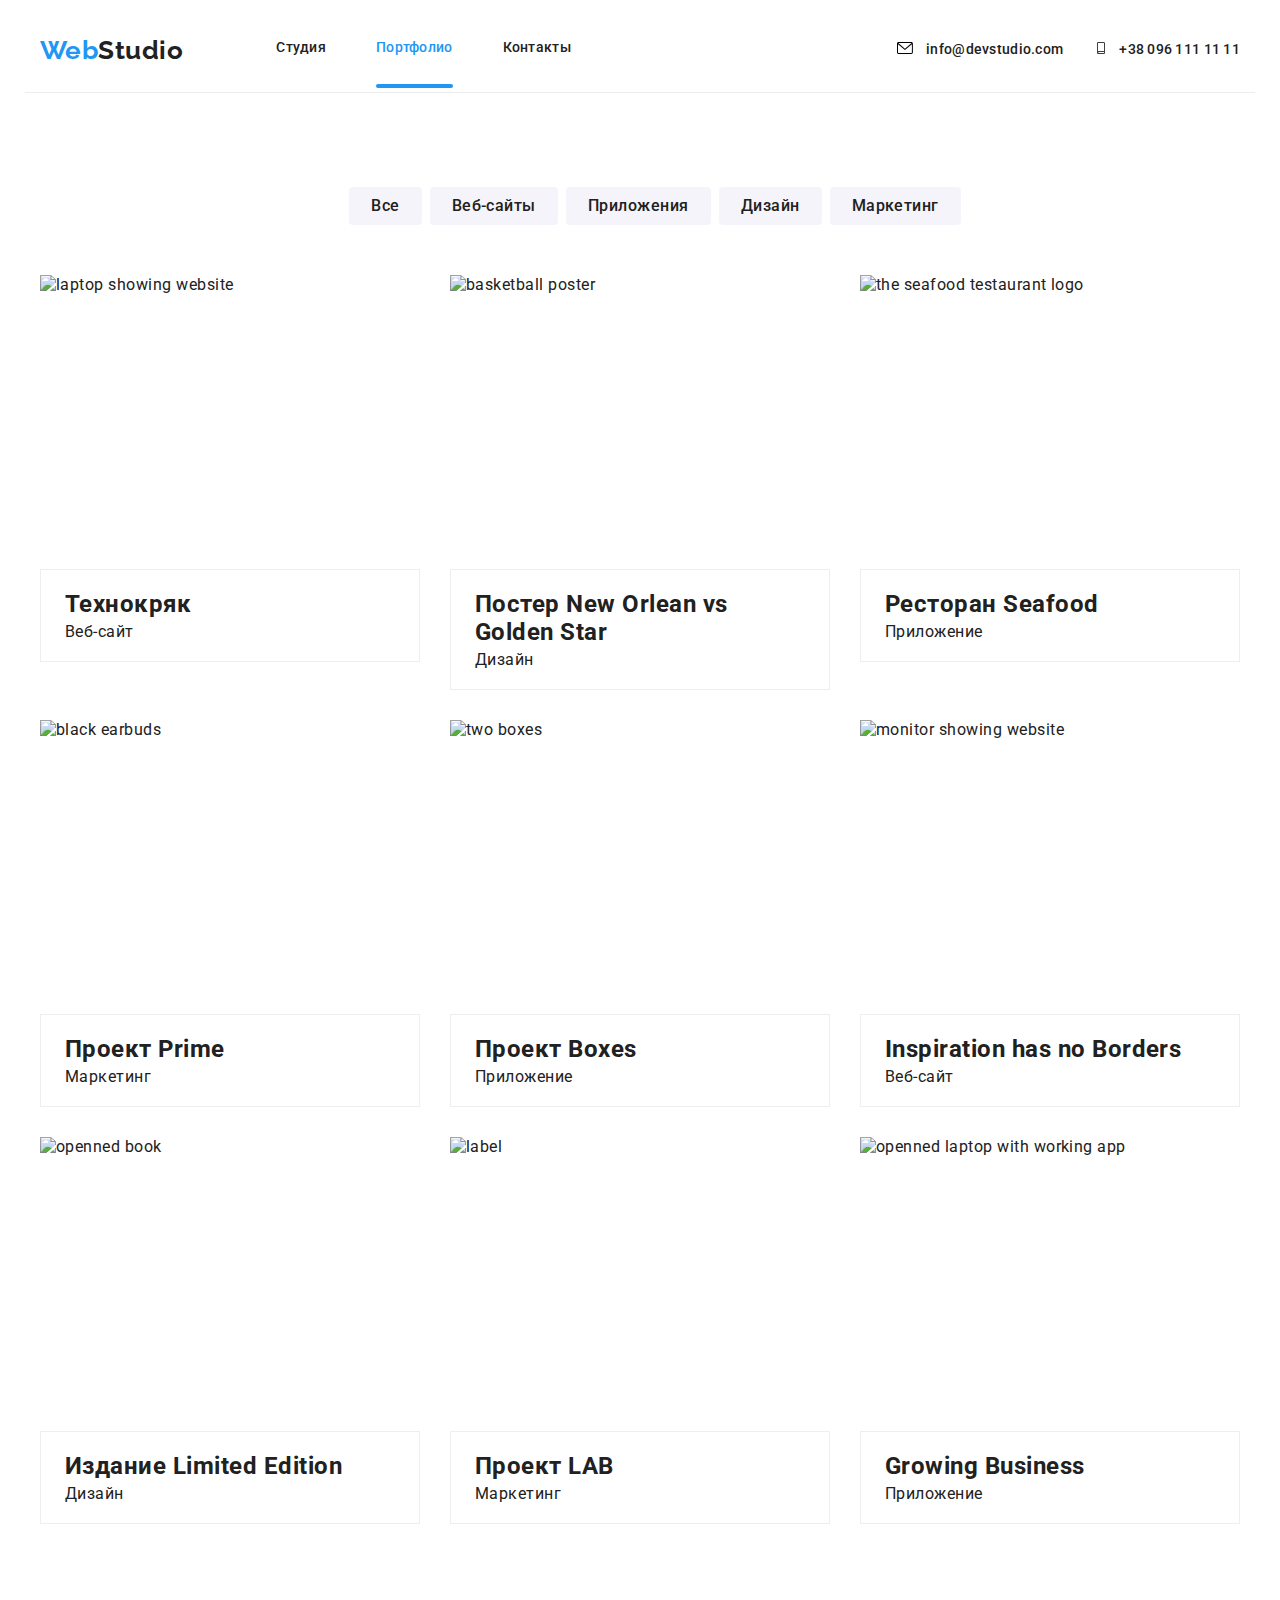
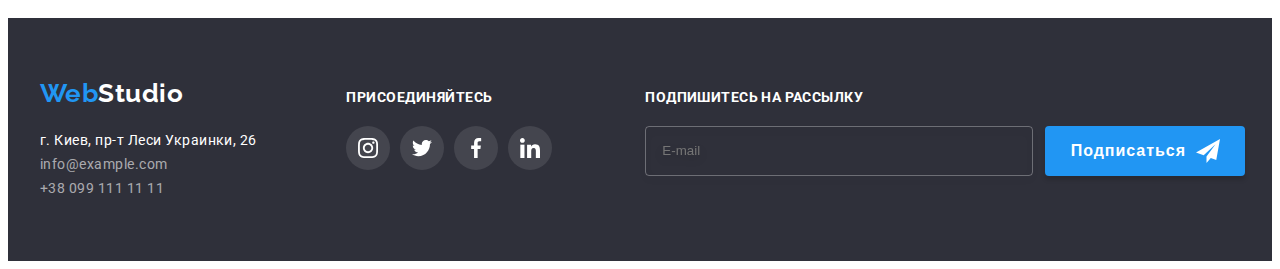
==== portfolio.html @ 9db7c577 "rename(BEM) activities and advantages" ====
<!DOCTYPE html>
<html lang="ru">
<head>
    <meta charset="UTF-8">
    <meta http-equiv="X-UA-Compatible" content="IE=edge">
    <meta name="viewport" content="width=device-width, initial-scale=1.0">
    <title>Студия</title>
    <link rel="preconnect" href="https://fonts.gstatic.com">
    <link href="https://fonts.googleapis.com/css2?family=Raleway:wght@700&family=Roboto:wght@400;500;700;900&display=swap" rel="stylesheet">
    <link rel="stylesheet" href="https://cdnjs.cloudflare.com/ajax/libs/modern-normalize/1.0.0/modern-normalize.min.css" integrity="sha512-ISS7cAi1PEhQ8jnbJpJZMd29NlhNj4AWYyLOSp2CE/CsHxTCu+r+t0D2yoJudVrd0/8fTVPUVDzY5Tvli75u/g==" crossorigin="anonymous" />
    <link rel="stylesheet" href="./css/styles.css">
</head>
<body>
    <!-- ========HEADER======== -->
    <header class="head">
        <div class=" header-container container"> 
          <nav class="navigation">
              <a class= "logo link" href="/"><span class="logo-part">Web</span>Studio</a>
                  <ul class="list-nav list">
                      <li class="list-nav-item"><a class="list-nav-link link" href="./index.html">Студия</a></li>
                      <li class="list-nav-item"><a class="list-nav-link link current" href="#">Портфолио</a></li>
                      <li class="list-nav-item"><a class="list-nav-link link" href="#">Контакты</a></li>
                  </ul>
          </nav>
          <ul class="contacts list">
          <li class="contacts-mail">
              <a class="contacts-link-mail link" href="mailto:info@devstudio.com">
              <svg class="header-icon">
              <use href="./images/icons.svg#icon-envelope"></use>
          </svg> info@devstudio.com
          </a></li>
          <li class="contacts-tel"><a class="contacts-link-tel link" href="tel:+380961111111">
              <svg class="header-icon">
                  <use href="./images/icons.svg#icon-smartphone"></use>
              </svg>+38 096 111 11 11
          </a></li>
          </ul>
        </div>
    </header>  
  <main>
<section class="section">
    <div class="projects-container container">
        <div class="filter container">
            <button class="filter-buttons" type="button">Все</button>
            <button class="filter-buttons" type="button">Веб-сайты</button>
            <button class="filter-buttons" type="button">Приложения</button>
            <button class="filter-buttons" type="button">Дизайн</button>
            <button class="filter-buttons" type="button">Маркетинг</button>
        </div>
            <ul class="all list">
                <li class="projects all-item">
                    <a class="projects-link link" href="#">
                    <div class="projects-image-wrapper">
                        <img src="./images/portfolio/technocrack.jpg" alt="laptop showing website" width="370" height="294">
                        <p class="overlay">Технокряк это современная площадка распространения коронавируса. Компании используют эту платформу для цифрового шпионажа и атак на защищённые сервера конкурентов.</p>
                    </div>
                    <div class="projects-card">
                        <h2 class="projects-title">Технокряк</h2>
                        <p class="projects-description">Веб-сайт</p>    
                    </div>
                    </a>
                </li>
                <li class="projects all-item">
                    <a class="projects-link link" href="#">
                        <div class="projects-image-wrapper">
                            <img src="./images/portfolio/neworlean_vs_goldenstars.jpg" alt="basketball poster" width="370" height="294">
                            <p class="overlay">Lorem, ipsum dolor sit amet consectetur adipisicing elit. Vero, consectetur.</p>
                        </div>
                    <div class="projects-card">
                        <h2 class="projects-title">Постер <span>New Orlean vs Golden Star</span></h2>
                        <p class="projects-description">Дизайн</p>
                    </div>
                    </a>
                </li>
                <li class="projects all-item">
                    <a class="projects-link link" href="#">
                        <div class="projects-image-wrapper">
                            <img src="./images/portfolio/restaurant.jpg" alt="the seafood testaurant logo" width="370" height="294">
                            <p class="overlay">Lorem, ipsum dolor sit amet consectetur adipisicing elit. Vero, consectetur.</p>
                        </div>
                    <div class="projects-card">
                        <h2 class="projects-title">Ресторан <span>Seafood</span></h2>
                        <p class="projects-description">Приложение</p>
                    </div>
                    </a>
                </li>
                <li class="projects all-item">
                    <a class="projects-link link" href="#">
                        <div class="projects-image-wrapper">
                            <img src="./images/portfolio/prime.jpg" alt="black earbuds" width="370" height="294">
                            <p class="overlay">Lorem, ipsum dolor sit amet consectetur adipisicing elit. Vero, consectetur.</p>
                        </div>
                    <div class="projects-card">
                        <h2 class="projects-title">Проект <span>Prime</span></h2>
                        <p class="projects-description">Маркетинг</p>
                        </div>
                        </a>
                </li>
                <li class="projects all-item">
                    <a class="projects-link link" href="#">
                        <div class="projects-image-wrapper">
                            <img src="./images/portfolio/boxes.jpg" alt="two boxes" width="370" height="294">
                            <p class="overlay">Lorem, ipsum dolor sit amet consectetur adipisicing elit. Vero, consectetur.</p>
                        </div>
                    <div class="projects-card">
                        <h2 class="projects-title">Проект <span>Boxes</span></h2>
                        <p class="projects-description">Приложение</p>
                        </div>
                    </a>
                </li>
                <li class="projects all-item">
                    <a class="projects-link link" href="#">
                        <div class="projects-image-wrapper">
                            <img src="./images/portfolio/inspiration_has_no_borders.jpg" alt="monitor showing website" width="370" height="294">
                            <p class="overlay">Lorem, ipsum dolor sit amet consectetur adipisicing elit. Vero, consectetur.</p>
                        </div>
                    <div class="projects-card">
                        <h2 class="projects-title">Inspiration has no Borders</h2>
                        <p class="projects-description">Веб-сайт</p>
                        </div>
                    </a>
                </li>
                <li class="projects all-item">
                    <a class="projects-link link" href="#">
                        <div class="projects-image-wrapper">
                            <img src="./images/portfolio/limited_edition_publishing.jpg" alt="openned book" width="370" height="294">
                            <p class="overlay">Lorem, ipsum dolor sit amet consectetur adipisicing elit. Vero, consectetur.</p>
                        </div>
                    <div class="projects-card">
                        <h2 class="projects-title">Издание <span>Limited Edition</span></h2>
                        <p class="projects-description">Дизайн</p>
                        </div>
                    </a>
                </li>
                <li class="projects all-item">
                    <a class="projects-link link" href="#">
                        <div class="projects-image-wrapper">
                            <img src="./images/portfolio/lab.jpg" alt="label" width="370" height="294">
                            <p class="overlay">Lorem, ipsum dolor sit amet consectetur adipisicing elit. Vero, consectetur.</p>
                        </div>
                    <div class="projects-card">
                        <h2 class="projects-title">Проект <span>LAB</span></h2>
                        <p class="projects-description">Маркетинг</p>
                        </div>
                    </a>
                </li>
                <li class="projects all-item">
                    <a class="projects-link link" href="#">
                        <div class="projects-image-wrapper">
                            <img src="./images/portfolio/growing_business.jpg" alt="openned laptop with working app" width="370" height="294">
                            <p class="overlay">Lorem, ipsum dolor sit amet consectetur adipisicing elit. Vero, consectetur.</p>
                        </div>
                    <div class="projects-card">
                        <h2 class="projects-title">Growing Business</h2>
                        <p class="projects-description">Приложение</p>
                        </div>
                    </a>
                </li>
            </ul>
    </div> 
</section>
  </main>  
  <!-- ========FOOTER======== -->
  <footer class="footer">
    <div class="footer-container container">
        <div class="footer-address">
            <a class="logo link" href="/"><span class="logo-part">Web</span>Studio</a>
        <address >
            <ul class="footer-list list">
            <li class="footer-list-item"><a class="footer-link link" href="https://goo.gl/maps/XbboEhRKCto5ykin6" target="_blank" rel="noopener noreferrer">г. Киев, пр-т Леси Украинки, 26</a></li>
            <li class="footer-list-item"><a class="footer-link-mail link" href="mailto:info@example.com">info@example.com</a></li>
            <li class="footer-list-item"><a class="footer-link-tel link" href="tel:+380991111111">+38 099 111 11 11</a></li>
            </ul>
        </address>
        </div>
        <div class="footer-social-list-container">
            <h2 class="footer-social-list-title">Присоединяйтесь</h2>
            <ul class="footer-social-list list">
                <li class="footer-social-list-item">
                    <a href="" class="footer-social-list-link">
                        <svg class="social-link-icon">
                            <use href="./images/icons.svg#icon-instagram"></use>
                        </svg>
                    </a>
                </li>
                <li class="footer-social-list-item">
                    <a href="" class="footer-social-list-link">
                        <svg class="social-link-icon">
                            <use href="./images/icons.svg#icon-twitter"></use>
                        </svg>
                    </a>
                </li>
                <li class="footer-social-list-item">
                    <a href="" class="footer-social-list-link">
                        <svg class="social-link-icon">
                            <use href="./images/icons.svg#icon-facebook"></use>
                        </svg>
                    </a>
                </li>
                <li class="footer-social-list-item">
                    <a href="" class="footer-social-list-link">
                        <svg class="social-link-icon">
                            <use href="./images/icons.svg#icon-linkedin"></use>
                        </svg>
                    </a>
                </li>
            </ul>
        </div>
        <div class="footer-form-container">
            <p class="footer-form-title">Подпишитесь на рассылку</p>
            <form class="footer-form">
                <label >
                    <input class="footer-form-input" type="email" name="email" placeholder="E-mail">
                </label>
                <button class="footer-form-button" type="submit">
                    <span class="footer-form-button-wrapper">Подписаться</span>
                    <svg class="footer-form-button-icon">
                        <use href="./images/icons.svg#icon-icon-send"></use>
                    </svg>
                </button>
            </form>
        </div>
    </div>
</footer>
</body>
</html>
---- css/styles.css ----
/* ========RESET======== */
h1,
h2,
h3,
h4,
h5,
h6,
p {
  margin-top: 0;
  margin-bottom: 0;
}

ul,
ol {
  margin-top: 0;
  margin-bottom: 0;
  padding-left: 0;
  
}

img {
  display: block;
}
/* ========BODY======== */
body {
    font-family: 'Roboto', sans-serif;
    color: var(--main-text-color);
    letter-spacing: 0.03em;
}
/* ========VARIABLES======== */
:root {
    --brand-color: #2196F3;
    --main-text-color: #212121;
    --additional-text-color: #757575;
    --main-background-color: #FFFFFF;
    --additional-background-color: #F5F4FA;
    --temporary-background-color: #2F303A;
}

/* ========COMPONENTS======== */
.container {
    width: 1200px;
    margin: 0 auto;
    padding: 0px 15px;
}
.link {
    text-decoration: none;
    color: var(--main-text-color);
}
.list {
    list-style: none;
}
.section {
    padding-top: 94px;
    padding-bottom: 94px;
}
.section:not(.activities) {
    padding-top: 94px;
    padding-bottom: 94px;
}
.section-title {
    margin-bottom: 50px;
    font-weight: 700;
    font-size: 36px;
    line-height: 1.16;
    color: var(--main-text-color);
    text-align: center;
}
/* ========END COMPONENTS======== */

/* ========HEADER======== */

.logo {
    font-family: Raleway, sans-serif;
    font-weight: 700;
    font-size: 26px;
    line-height: 1.19;
    color: var(--main-text-color);
    cursor: pointer;

    margin-right: 93px;
}
.logo-part {
    color: var(--brand-color);
}
.navigation{
display: flex;
align-items: center;
}
.list-nav{
    display: flex;
    min-width: 294px;
    padding: 32px 0px;
}
.list-nav-item .current::after {
   content: "";
   display: block;
   width: auto;
   height: 4px;
   border-radius: 2px;
   position: relative;
   top: 28px;
   background-color: var(--brand-color);

}
.list-nav-item:not(:last-child) {
    margin-right: 50px;
}
.list-nav .current {
    color: var(--brand-color);
}
.list-nav,
.contacts {
    font-weight: 500;
    font-size: 14px;
    line-height: 1.14;
    letter-spacing: 0.02em;
}
.list-nav-link {
    transition-property: color;
    transition-duration: 250ms;
    transition-timing-function: cubic-bezier(0.4, 0, 0.2, 1);
}
.list-nav-link:hover,
.list-nav-link:focus {
    color:var(--brand-color);
}
.header-icon{
    width: 16px;
    height: 12px;
    margin-right: 10px;
}
.contacts{
    display: flex;
}
.contacts-mail{
    margin-right: 30px;
}
.contacts-link-mail, .contacts-link-tel {
    transition-property: color, fill;
    transition-duration: 250ms;
    transition-timing-function: cubic-bezier(0.4, 0, 0.2, 1);
}
.contacts-link-mail:hover,   
.contacts-link-mail:focus, 
.header-icon:hover,
.header-icon:focus {
    color:var(--brand-color);
    fill: var(--brand-color);
}
.contacts-link-tel:hover,   
.contacts-link-tel:focus, 
.header-icon:hover,
.header-icon:focus {
    color:var(--brand-color);
    fill: var(--brand-color);
}
.header-container{
    display: flex;
    align-items: center;
    justify-content: space-between;
    border-bottom: 1px solid #ECECEC;
}
/* ========END HEADER======== */

/* ========HERO======== */
.hero-section{
    margin: 0 auto;
    max-width: 1600px;
    height: 600px;
    background-color: #C4C4C4;
    background-image: linear-gradient(
        rgba(47, 48, 58, 0.4),
        rgba(47, 48, 58, 0.4)
    ),
    url("../images/Img-hero.jpg");
    background-size: cover;
}
.hero-title {
    font-weight: 900;
    font-size: 44px;
    line-height: 1.36;
    letter-spacing: 0.06em;
    text-transform: uppercase;
    color: var(--main-background-color);
    margin-bottom: 30px;
}
.hero-button {
    font-weight: 700;
    font-size: 16px;
    line-height: 1.87;
    text-align: center;
    letter-spacing: 0.06em;
    background: var(--brand-color);
    box-shadow: 0px 4px 4px rgba(0, 0, 0, 0.15);
    border: 1px solid;
    border-color: var(--brand-color);
    border-radius: 4px;
    padding: 10px 32px;
    color: var(--main-background-color);
    cursor: pointer;
}
.hero-container {
    text-align: center;
    padding-top: 200px;
    padding-bottom: 200px;
}
/* ========END HERO======== */

/* ========ADVANTAGES======== */
.visually-hidden {
    position: absolute;
    width: 1px;
    height: 1px;
    margin: -1px;
    border: 0;
    padding: 0;
    
    white-space: nowrap;
    clip-path: inset(100%);
    clip: rect(0 0 0 0);
    overflow: hidden;
  }
.advantages-list-container {
    display: flex;
    width: 270px;
    height: 120px;
    justify-content: center;
    align-items: center;
    margin-bottom: 30px;
    background-color: #F5F4FA;
    border-radius: 4px;
}
.advantages-icon {
    width: 70px;
    height: 70px;
}
.advantages-title {
    font-weight: 700;
    font-size: 14px;
    line-height: 1.14;
    text-transform: uppercase;
    margin-bottom: 10px;
    color: var(--main-text-color);
}
.advantages-content {
    font-size: 14px;
    line-height: 1.71;
    color: var(--additional-text-color);
}
.advantages-list {
    display: flex;
}
.advantages-list-item:not(:last-child) {
    margin-right: 30px;
}
/* ======== END ADVANTAGES======== */

/* ========ACTIVITIES======== */
.activities {
    padding-top: 0px;
    padding-bottom: 94px;
}
.activities-list {
    display: flex;
    justify-content: space-between;
    margin-top: 50px;
}
.activities-list-item {
    position: relative;
}
.activities-list-title {
    text-align: center;
    text-transform: uppercase;
    padding-top: 27px;
    padding-bottom: 27px;
    font-weight: 700;
    font-size: 14px;
    line-height: 1.17;
    letter-spacing: 0.03em;

    position: absolute;
    bottom: 0px;
    left: 0px;
    right: 0px;

    background-color: rgba(47, 48, 58, 0.8);
    color: var(--main-background-color);
}
/* ========END ACTIVITIES======== */

/* ========TEAM======== */
.team {
    background-color: var(--additional-background-color);
}
.team-list {
    display: flex;
    flex-wrap: wrap;
    margin-top: -30px;
    margin-left: -30px;
}
.team-list-item {
    margin-top: 30px;
    margin-left: 30px;
    flex-basis: calc((100% - 120px) / 4);
    box-shadow: 0px 1px 3px rgba(0, 0, 0, 0.12), 0px 1px 1px rgba(0, 0, 0, 0.14), 0px 2px 1px rgba(0, 0, 0, 0.2);
    border-radius: 0px 0px 4px 4px;
}
.team-card {
    text-align: center;
    padding-left: 32px;
    padding-right: 32px;
    background-color: var(--main-background-color);
}
.team-title {
    font-weight: 500;
    font-size: 16px;
    line-height: 1.19;
    color: var(--main-text-color);
    padding-top: 30px;
    margin-bottom: 10px;
}
.team-description {
    font-size: 16px;
    line-height: 1.19;
    color: var(--additional-text-color);
    margin-bottom: 16px;
}
.team-social-list {
    display: flex;
    justify-content: space-between;
    padding-bottom: 30px;
}
.team-social-list-link {
    display: flex;
    justify-content: center;
    align-items: center;
    width: 44px;
    height: 44px;
    background-color: transparent;
    border-radius: 50%;

    transition-property: background-color;
    transition-duration: 250ms;
    transition-timing-function: cubic-bezier(0.4, 0, 0.2, 1);
}
.team-social-list-link:hover,
.team-social-list-link:focus {
    background-color: var(--brand-color);
}
.team-social-list-link:hover .team-social-list-icon,
.team-social-list-link:focus .team-social-list-icon{
    fill: var(--main-background-color);
}
.team-social-list-icon {
    width: 20px;
    height: 20px;
    fill: #AFB1B8;

    transition-property: fill;
    transition-duration: 250ms;
    transition-timing-function: cubic-bezier(0.4, 0, 0.2, 1);    
}

/* ========END TEAM======== */

/* ========CUSTOMERS======== */
.customers-list {
    display: flex;
    justify-content: space-between;
}
.customers-list-link {
    display: flex;
    width: 170px;
    height: 92px;
    justify-content: center;
    align-items: center;
    border: 1px solid #AFB1B8;
    border-radius: 4px;

    transition-property: border;
    transition-duration: 250ms;
    transition-timing-function: cubic-bezier(0.4, 0, 0.2, 1);
}
.customers-list-link:hover,
.customers-list-link:focus {
    border: 1px solid var(--brand-color);
}
.customers-list-link:hover .customers-icon,
.customers-list-link:focus .customers-icon {
    fill: var(--brand-color);
}
.customers-icon {
    width: 106px;
    height: 60px;
    fill: #AFB1B8;

    transition-property: fill;
    transition-duration: 250ms;
    transition-timing-function: cubic-bezier(0.4, 0, 0.2, 1);
}
/* ========END CUSTOMERS======== */

/* ========PORTFOLIO======== */
.filter {
    display: flex;
    justify-content: center;
    margin-bottom: 50px;
}
.filter-buttons {
    font-family: inherit;
    font-style: normal;
    font-weight: 500;
    font-size: 16px;
    line-height: 1.62;
    text-align: center;
    letter-spacing: 0.03em;
    background-color: var(--additional-background-color);
    color: var(--main-text-color);
    padding: 6px 22px;
    border-radius: 4px;
    border: 1px transparent;

    transition-property: background-color, color, box-shadow, border-radius;
    transition-duration: 250ms;
    transition-timing-function: cubic-bezier(0.4, 0, 0.2, 1);
}
.filter-buttons:not(:last-child) {
    margin-right: 8px;
}
.filter-buttons:hover,
.filter-buttons:focus { 
    background-color: var(--brand-color);
    color:var(--main-background-color); 
    box-shadow: 0px 3px 1px rgba(0, 0, 0, 0.1), 0px 1px 2px rgba(0, 0, 0, 0.08), 0px 2px 2px rgba(0, 0, 0, 0.12);
    border-radius: 4px;
}
.projects {
    transition-property: box-shadow;
    transition-duration: 250ms;
    transition-timing-function: cubic-bezier(0.4, 0, 0.2, 1);
}
.projects-image-wrapper {
    position: relative;
    overflow: hidden;
}
.projects:hover,
.projects:focus {
    box-shadow: 0px 1px 1px rgba(0, 0, 0, 0.12), 0px 4px 4px rgba(0, 0, 0, 0.06), 1px 4px 6px rgba(0, 0, 0, 0.16);
}
.projects-link:hover .overlay,
.projects-link:focus .overlay {
    transform: translateY(0%);
}
.projects-card {
    padding: 20px 24px;
    background: var(--main-background-color);
    border: 1px solid #EEEEEE;
}
.projects-title {
    margin-bottom: 4px;
}
.all {
    display: flex;
    flex-wrap: wrap;
    margin-top: -30px;
    margin-left: -30px;
}
.all-item {
    margin-top: 30px;
    margin-left: 30px;
    flex-basis: calc((100% - 90px) / 3);
}
.overlay {
    display: flex;
    justify-content: center;
    align-items: center;
    padding: 24px;
    color: var(--main-background-color);
    position: absolute;
    width: 100%;
    height: 100%;
    top: 0;
    left: 0;
    transform: translateY(100%);
    overflow: auto;
    transition-property: transform;
    transition-duration: 250ms;
    transition-timing-function: cubic-bezier(0.4, 0, 0.2, 1);
    background-color: rgba(33, 150, 243, 0.9);
}

/* ========END PORTFOLIO======== */

/* ========FOOTER======== */
.footer-address {
    margin-right: 70px;
}
.footer .logo {
    color: var(--main-background-color);
}
.footer-list {
    margin-top: 20px;
}
.footer-link {
    color: var(--main-background-color);
    font-size: 14px;
    font-style: normal;
    line-height: 1.71;

    transition-property: color;
    transition-duration: 250ms;
    transition-timing-function: cubic-bezier(0.4, 0, 0.2, 1);
}
.footer-link:hover,
.footer-link:focus {
    color:var(--brand-color);
}
.footer-link-mail,
.footer-link-tel {
    font-style: normal;
    font-size: 14px;
    line-height: 1.71;
    color: rgba(255, 255, 255, 0.6);
}
.footer {
    background-color: var(--temporary-background-color);
}
.footer-container {
    display: flex;
    align-items: baseline;
    padding-top: 60px;
    padding-bottom: 60px;
}
.footer-social-list-container {
    width: 206px;
    height: 80px;
}
.footer-social-list-title {
    font-style: normal;
    font-weight: 700;
    font-size: 14px;
    line-height: 1.14;
    text-transform: uppercase;
    margin-bottom: 20px;
    color: #FFFFFF;

}
.footer-social-list {
    display: flex;
    justify-content: space-between;
}
.footer-social-list-link {
    display: flex;
    justify-content: center;
    align-items: center;
    width: 44px;
    height: 44px;
    border-radius: 50%;
    background-color: rgba(255, 255, 255, 0.1);
    
    transition-property: background-color;
    transition-duration: 250ms;
    transition-timing-function: cubic-bezier(0.4, 0, 0.2, 1);
}
.footer-social-list-item:not(:last-child) {
    margin-right: 10px;
}
.social-link-icon {
    width: 20px;
    height: 20px;
    fill: var(--main-background-color);
}
.footer-social-list-link:hover,
.footer-social-list-link:focus {
    background-color: var(--brand-color);
}
.footer-social-list-link:hover .social-link-icon,
.footer-social-list-link:focus .social-link-icon {
    fill: var(--main-background-color);
}
.footer-form-container {
    margin-left: 93px;
    /* width: 570px; */
}
.footer-form-title {
    margin-bottom: 20px;
    font-weight: 700;
    font-size: 14px;
    line-height: 1.14;
    letter-spacing: 0.03em;
    text-transform: uppercase;

    color: #FFFFFF;
}
.footer-form {
    display: flex;

}
.footer-form-input {
    width: 388px;
    height: 50px;
    margin-right: 12px;
    padding-left: 16px;
    border: 1px solid rgba(255, 255, 255, 0.3);
    box-sizing: border-box;
    filter: drop-shadow(0px 4px 4px rgba(0, 0, 0, 0.15));
    border-radius: 4px;

    color: var(--main-background-color);
    background-color: transparent;
}
.footer-form-button {
    display: flex;
    justify-content: center;
    align-items: center;
    width: 200px;
    height: 50px;
    box-shadow: 0px 4px 4px rgba(0, 0, 0, 0.15);
    border-radius: 4px;
    border: transparent;
    cursor: pointer;

    background-color: var(--brand-color);
    background: #2196F3;
}
.footer-form-button-wrapper {
    margin-right: 10px;
    font-weight: 700;
    font-size: 16px;
    line-height: 1.87;
    letter-spacing: 0.06em;

    color: var(--main-background-color);
}
.footer-form-button-icon {
    width: 24px;
    height: 24px;
    fill: var(--main-background-color);
}
/* ========END FOOTER======== */

/* ========MODAL WINDOW======== */
.backdrop {
    position: fixed;
    top: 0;
    left: 0;
    width: 100vw;
    height: 100vh;
    z-index: 100;

    background-color: rgba(0, 0, 0, 0.2);

    transition-property: opacity, visibility;
    transition-duration: 250ms;
    transition-timing-function: cubic-bezier(0.4, 0, 0.2, 1);

}
.modal {
    position: absolute;
    top: 50%;
    left: 50%;
    transform: scale(1) translate(-50%, -50%);
    width: 528px;
    height: 581px;
    padding-left: 40px;
    padding-right: 40px;

    background-color: var(--main-background-color);
    box-shadow: 0px 1px 3px rgba(0, 0, 0, 0.12), 0px 1px 1px rgba(0, 0, 0, 0.14), 0px 2px 1px rgba(0, 0, 0, 0.2);
    border-radius: 4px;
    transition: transform 250ms cubic-bezier(0.4, 0, 0.2, 1);
}
.modal-close-btn {
    display: flex;
    justify-content: center;
    align-items: center;
    position: absolute;
    padding: 0px;
    top: 8px;
    right: 8px;
    width: 30px;
    height: 30px;
    background-color: #FFFFFF;
    border: 1px solid rgba(0, 0, 0, 0.1);
    border-radius: 50%;
}
.modal-close-btn-icon {
    width: 18px;
    height: 18px;

}
.modal-close-btn-icon:hover {
    fill: var(--brand-color);
}
.is-hidden {
    opacity: 0;
    visibility: hidden;
    pointer-events: none;
}
.is-hidden .modal {
    transform: scale(0);
}
/* ========END MODAL WINDOW======== */

/* ========FORM======== */
.form {
    display: flex;
    flex-direction: column;
}
.form p {
    font-family: Roboto;
    font-style: normal;
    font-weight: bold;
    font-size: 20px;
    line-height: 1.15;
    text-align: center;
    letter-spacing: 0.03em;
    margin: 40px 0px 12px 0px;

    color: var(--main-text-color);

}
.form-label {
    font-family: Roboto;
    font-style: normal;
    font-weight: 400;
    font-size: 12px;
    line-height: 1.16;
    margin: 0px 0px 10px 0px;
    letter-spacing: 0.01em;

    color: var(--additional-text-color);
}
.modal-form-wrapper {
    position: relative;
    display: block;
    margin-top: 4px;
}

.modal-form-icon {
    position: absolute;
    left: 12px;
    top: 50%;
    transform: translateY(-50%);
    width: 18px;
    height: 18px;

}
.modal-checkbox {
    display: flex;
    justify-content: center;
    margin-top: 10px;
    margin-bottom: 30px;
    font-size: 14px;
    line-height: 1.71;
    letter-spacing: 0.03em;

    color: var(--additional-text-color);
}
.modal-form-checkbox-wrapper {
    position: relative;
    padding-left: 24px;
    cursor: pointer;

}
.modal-form-unchecked-checkbox,
.modal-form-checked-checkbox {
    position: absolute;
    left: 0;
    top: 50%;
    transform: translateY(-50%);
    width: 16px;
    height: 15px;
}
.modal-form-checked-checkbox {
    opacity: 0;
}
.form-input {
    display: block;
    padding-left: 42px;
    width: 100%;
    height: 40px;
    border: 1px solid rgba(33, 33, 33, 0.2);
    border-radius: 4px;
}
.form-input-message {
    resize: none;
    width: 100%;
    height: 120px;
    padding: 12px 16px;
}
.form-input-message:focus {
    border: 1px solid var(--brand-color);
    border-radius: 4px;
    outline: none;
}
.form-link {
    color: var(--brand-color);
}
.form-input:focus {
    border: 1px solid var(--brand-color);
    border-radius: 4px;
    outline: none;
}
.form-checkbox-input:focus + .modal-form-unchecked-checkbox{
    fill: var(--brand-color);
    outline: none;
}
.form-checkbox-input:checked ~ .modal-form-checked-checkbox {
opacity: 1;
}
.submit-button {
    width: 200px;
    height: 50px;
    margin:0 auto 40px;
    font-weight: 700;
    font-size: 16px;
    line-height: 1.87;
    border: 1px solid transparent;
    border-radius: 4px;
    cursor: pointer;

    letter-spacing: 0.06em;

    color: #FFFFFF;
    background: var(--brand-color);
    box-shadow: 0px 4px 4px rgba(0, 0, 0, 0.15);
}

/* ========END FORM======== */
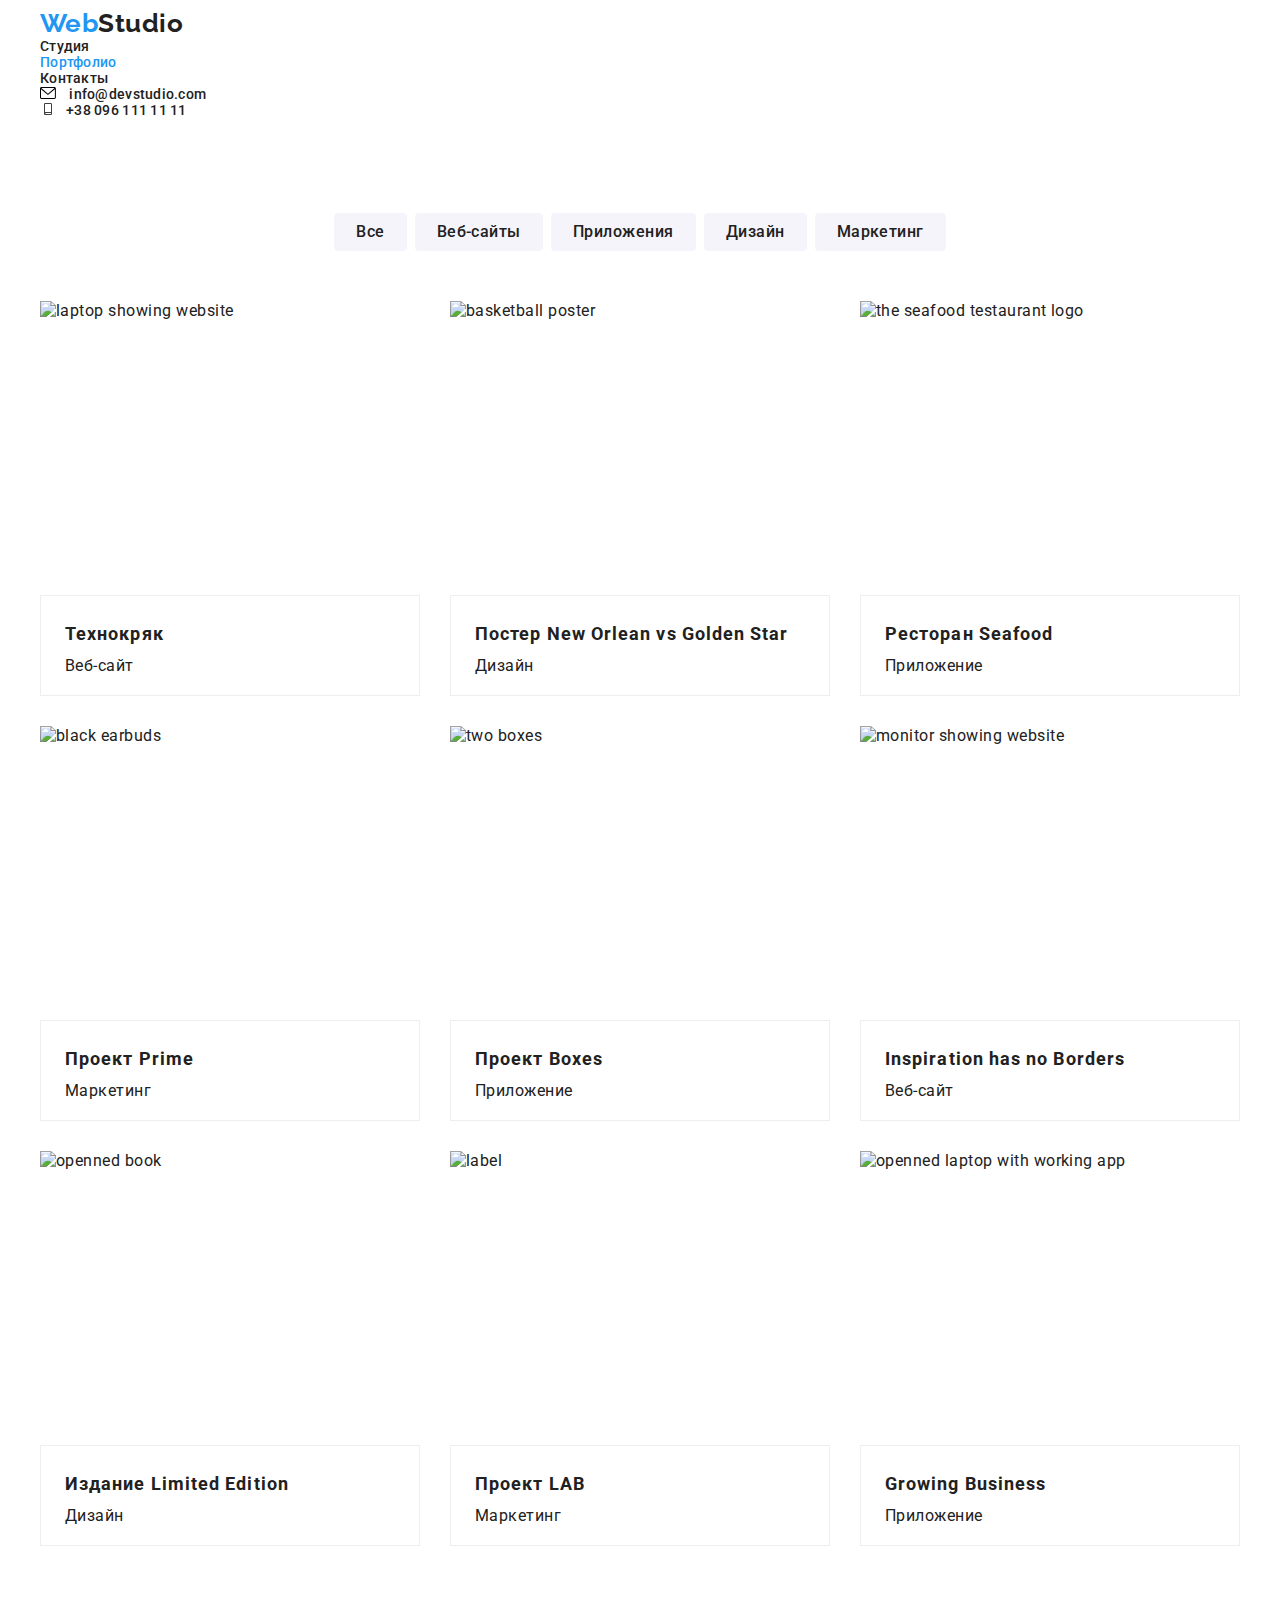
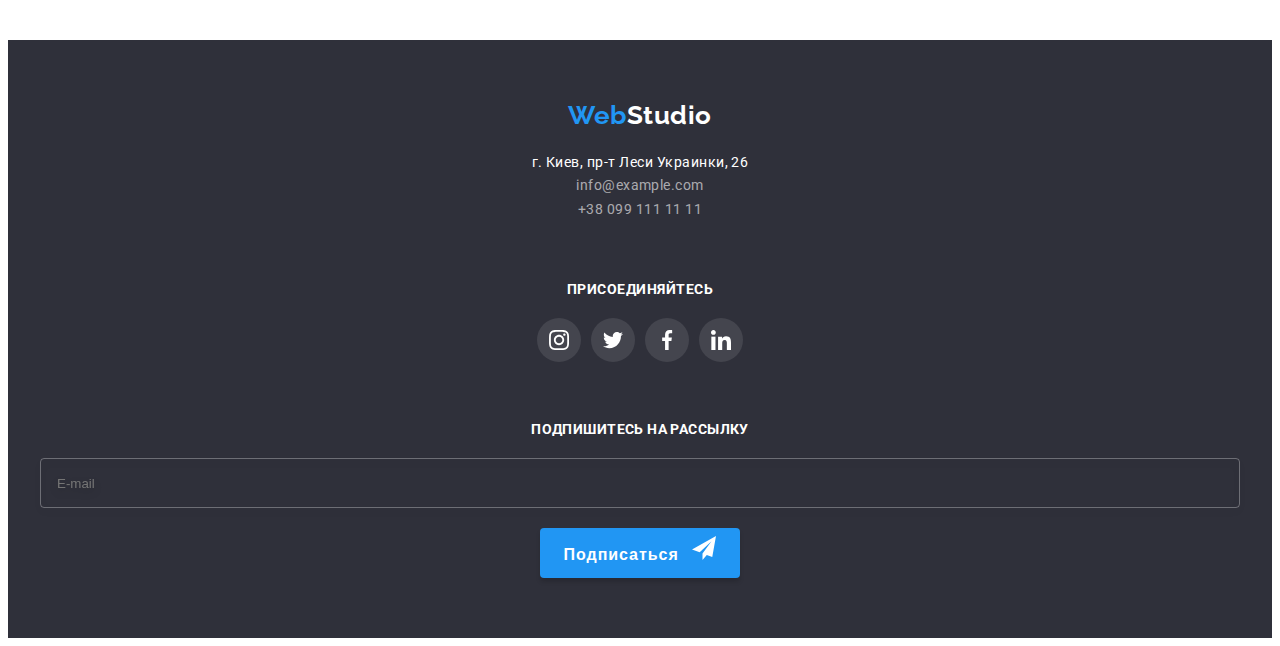
==== commit 054add56: "сделал респонсив мобильного вида(без изображений)" ====
--- a/portfolio.html
+++ b/portfolio.html
@@ -1,36 +1,36 @@
 <!DOCTYPE html>
 <html lang="ru">
-<head>
-    <meta charset="UTF-8">
-    <meta http-equiv="X-UA-Compatible" content="IE=edge">
-    <meta name="viewport" content="width=device-width, initial-scale=1.0">
-    <title>Студия</title>
-    <link rel="preconnect" href="https://fonts.gstatic.com">
-    <link href="https://fonts.googleapis.com/css2?family=Raleway:wght@700&family=Roboto:wght@400;500;700;900&display=swap" rel="stylesheet">
-    <link rel="stylesheet" href="https://cdnjs.cloudflare.com/ajax/libs/modern-normalize/1.0.0/modern-normalize.min.css" integrity="sha512-ISS7cAi1PEhQ8jnbJpJZMd29NlhNj4AWYyLOSp2CE/CsHxTCu+r+t0D2yoJudVrd0/8fTVPUVDzY5Tvli75u/g==" crossorigin="anonymous" />
-    <link rel="stylesheet" href="./css/styles.css">
-</head>
+    <head>
+        <meta charset="UTF-8">
+        <meta http-equiv="X-UA-Compatible" content="IE=edge">
+        <meta name="viewport" content="width=device-width, initial-scale=1.0">
+        <title>Студия</title>
+        <link rel="preconnect" href="https://fonts.gstatic.com">
+        <link href="https://fonts.googleapis.com/css2?family=Raleway:wght@700&family=Roboto:wght@400;500;700;900&display=swap" rel="stylesheet">
+        <link rel="stylesheet" href="https://cdnjs.cloudflare.com/ajax/libs/modern-normalize/1.0.0/modern-normalize.min.css" integrity="sha512-ISS7cAi1PEhQ8jnbJpJZMd29NlhNj4AWYyLOSp2CE/CsHxTCu+r+t0D2yoJudVrd0/8fTVPUVDzY5Tvli75u/g==" crossorigin="anonymous" />
+        <link rel="stylesheet" href="./css/main.css">
+    </head>
 <body>
     <!-- ========HEADER======== -->
     <header class="head">
         <div class=" header-container container"> 
           <nav class="navigation">
-              <a class= "logo link" href="/"><span class="logo-part">Web</span>Studio</a>
-                  <ul class="list-nav list">
-                      <li class="list-nav-item"><a class="list-nav-link link" href="./index.html">Студия</a></li>
-                      <li class="list-nav-item"><a class="list-nav-link link current" href="#">Портфолио</a></li>
-                      <li class="list-nav-item"><a class="list-nav-link link" href="#">Контакты</a></li>
+              <a class= "logo link" href="/"><span class="logo__part">Web</span>Studio</a>
+                  <ul class="navigation__list list">
+                      <li class="navigation__item"><a class="navigation__link link" href="./index.html">Студия</a></li>
+                      <li class="navigation__item"><a class="navigation__link navigation__link--current link" href="#">Портфолио</a></li>
+                      <li class="navigation__item"><a class="navigation__link link" href="#">Контакты</a></li>
                   </ul>
           </nav>
           <ul class="contacts list">
-          <li class="contacts-mail">
-              <a class="contacts-link-mail link" href="mailto:info@devstudio.com">
-              <svg class="header-icon">
+          <li class="contacts__mail">
+              <a class="contacts__mail-link link" href="mailto:info@devstudio.com">
+              <svg class="contacts__icon">
               <use href="./images/icons.svg#icon-envelope"></use>
           </svg> info@devstudio.com
           </a></li>
-          <li class="contacts-tel"><a class="contacts-link-tel link" href="tel:+380961111111">
-              <svg class="header-icon">
+          <li class="contacts__tel"><a class="contacts__tel-link link" href="tel:+380961111111">
+              <svg class="contacts__icon">
                   <use href="./images/icons.svg#icon-smartphone"></use>
               </svg>+38 096 111 11 11
           </a></li>
@@ -39,8 +39,8 @@
     </header>  
   <main>
 <section class="section">
-    <div class="projects-container container">
-        <div class="filter container">
+    <div class="container">
+        <div class="filter">
             <button class="filter-buttons" type="button">Все</button>
             <button class="filter-buttons" type="button">Веб-сайты</button>
             <button class="filter-buttons" type="button">Приложения</button>
@@ -162,59 +162,59 @@
   </main>  
   <!-- ========FOOTER======== -->
   <footer class="footer">
-    <div class="footer-container container">
-        <div class="footer-address">
-            <a class="logo link" href="/"><span class="logo-part">Web</span>Studio</a>
+    <div class="footer__container container">
+        <div class="footer__address">
+            <a class="logo footer__logo link" href="/"><span class="logo__part">Web</span>Studio</a>
         <address >
-            <ul class="footer-list list">
-            <li class="footer-list-item"><a class="footer-link link" href="https://goo.gl/maps/XbboEhRKCto5ykin6" target="_blank" rel="noopener noreferrer">г. Киев, пр-т Леси Украинки, 26</a></li>
-            <li class="footer-list-item"><a class="footer-link-mail link" href="mailto:info@example.com">info@example.com</a></li>
-            <li class="footer-list-item"><a class="footer-link-tel link" href="tel:+380991111111">+38 099 111 11 11</a></li>
+            <ul class="footer__list list">
+            <li><a class="footer__link link" href="https://goo.gl/maps/XbboEhRKCto5ykin6" target="_blank" rel="noopener noreferrer">г. Киев, пр-т Леси Украинки, 26</a></li>
+            <li><a class="footer__link-mail link" href="mailto:info@example.com">info@example.com</a></li>
+            <li><a class="footer__link-tel link" href="tel:+380991111111">+38 099 111 11 11</a></li>
             </ul>
         </address>
         </div>
-        <div class="footer-social-list-container">
-            <h2 class="footer-social-list-title">Присоединяйтесь</h2>
-            <ul class="footer-social-list list">
-                <li class="footer-social-list-item">
-                    <a href="" class="footer-social-list-link">
-                        <svg class="social-link-icon">
+        <div class="footer__social-list-container">
+            <h2 class="footer__social-list-title">Присоединяйтесь</h2>
+            <ul class="footer__social-list list">
+                <li class="footer__social-list-item">
+                    <a href="" class="footer__social-list-link">
+                        <svg class="footer__social-link-icon">
                             <use href="./images/icons.svg#icon-instagram"></use>
                         </svg>
                     </a>
                 </li>
-                <li class="footer-social-list-item">
-                    <a href="" class="footer-social-list-link">
-                        <svg class="social-link-icon">
+                <li class="footer__social-list-item">
+                    <a href="" class="footer__social-list-link">
+                        <svg class="footer__social-link-icon">
                             <use href="./images/icons.svg#icon-twitter"></use>
                         </svg>
                     </a>
                 </li>
-                <li class="footer-social-list-item">
-                    <a href="" class="footer-social-list-link">
-                        <svg class="social-link-icon">
+                <li class="footer__social-list-item">
+                    <a href="" class="footer__social-list-link">
+                        <svg class="footer__social-link-icon">
                             <use href="./images/icons.svg#icon-facebook"></use>
                         </svg>
                     </a>
                 </li>
-                <li class="footer-social-list-item">
-                    <a href="" class="footer-social-list-link">
-                        <svg class="social-link-icon">
+                <li class="footer__social-list-item">
+                    <a href="" class="footer__social-list-link">
+                        <svg class="footer__social-link-icon">
                             <use href="./images/icons.svg#icon-linkedin"></use>
                         </svg>
                     </a>
                 </li>
             </ul>
         </div>
-        <div class="footer-form-container">
-            <p class="footer-form-title">Подпишитесь на рассылку</p>
-            <form class="footer-form">
+        <div class="footer__form-container">
+            <p class="footer__form-title">Подпишитесь на рассылку</p>
+            <form class="footer__form">
                 <label >
-                    <input class="footer-form-input" type="email" name="email" placeholder="E-mail">
+                    <input class="footer__form-input" type="email" name="email" placeholder="E-mail">
                 </label>
-                <button class="footer-form-button" type="submit">
-                    <span class="footer-form-button-wrapper">Подписаться</span>
-                    <svg class="footer-form-button-icon">
+                <button class="footer__form-button" type="submit">
+                    <span class="footer__form-button-wrapper">Подписаться</span>
+                    <svg class="footer__form-button-icon">
                         <use href="./images/icons.svg#icon-icon-send"></use>
                     </svg>
                 </button>
--- a/css/main.css
+++ b/css/main.css
@@ -0,0 +1,845 @@
+:root {
+  --brand-color: #2196F3;
+  --main-text-color: #212121;
+  --additional-text-color: #757575;
+  --main-background-color: #FFFFFF;
+  --additional-background-color: #F5F4FA;
+  --temporary-background-color: #2F303A;
+}
+
+.visually-hidden {
+  position: absolute;
+  width: 1px;
+  height: 1px;
+  margin: -1px;
+  border: 0;
+  padding: 0;
+  white-space: nowrap;
+  clip-path: inset(100%);
+  clip: rect(0 0 0 0);
+  overflow: hidden;
+}
+
+h1,
+h2,
+h3,
+h4,
+h5,
+h6,
+p {
+  margin-top: 0;
+  margin-bottom: 0;
+}
+
+ul,
+ol {
+  margin-top: 0;
+  margin-bottom: 0;
+  padding-left: 0;
+}
+
+img {
+  display: block;
+}
+
+body {
+  font-family: 'Roboto', sans-serif;
+  color: var(--main-text-color);
+  letter-spacing: 0.03em;
+}
+
+.link {
+  text-decoration: none;
+  color: var(--main-text-color);
+}
+
+.list {
+  list-style: none;
+}
+
+section {
+  padding-top: 94px;
+  padding-bottom: 94px;
+}
+
+.container {
+  margin: 0 auto;
+  padding: 0px 15px;
+}
+
+@media screen and (min-width: 480px) {
+  .container {
+    width: 480px;
+  }
+}
+
+@media screen and (min-width: 768px) {
+  .container {
+    width: 768px;
+  }
+}
+
+@media screen and (min-width: 1200px) {
+  .container {
+    width: 1200px;
+  }
+}
+
+/* ========MOBILE======== */
+.social-list {
+  display: flex;
+  justify-content: space-between;
+}
+
+.social-list__item:not(:last-child) {
+  margin-right: 10px;
+}
+
+.section-title {
+  margin-bottom: 50px;
+  font-weight: 700;
+  font-size: 36px;
+  line-height: 1.16;
+  color: var(--main-text-color);
+  text-align: center;
+}
+
+.backdrop {
+  position: fixed;
+  top: 0;
+  left: 0;
+  width: 100vw;
+  height: 100vh;
+  z-index: 100;
+  background-color: rgba(0, 0, 0, 0.2);
+  transition-property: opacity, visibility;
+  transition-duration: 250ms;
+  transition-timing-function: cubic-bezier(0.4, 0, 0.2, 1);
+}
+
+.is-hidden {
+  opacity: 0;
+  visibility: hidden;
+  pointer-events: none;
+}
+
+.modal {
+  position: absolute;
+  top: 50%;
+  left: 50%;
+  transform: translate(-50%, -50%) scale(1);
+  width: 528px;
+  height: 581px;
+  padding-left: 40px;
+  padding-right: 40px;
+  background-color: var(--main-background-color);
+  box-shadow: 0px 1px 3px rgba(0, 0, 0, 0.12), 0px 1px 1px rgba(0, 0, 0, 0.14), 0px 2px 1px rgba(0, 0, 0, 0.2);
+  border-radius: 4px;
+  transition: transform 250ms cubic-bezier(0.4, 0, 0.2, 1);
+}
+
+.close-btn {
+  display: flex;
+  justify-content: center;
+  align-items: center;
+  position: absolute;
+  padding: 0px;
+  top: 8px;
+  right: 8px;
+  width: 30px;
+  height: 30px;
+  background-color: #FFFFFF;
+  border: 1px solid rgba(0, 0, 0, 0.1);
+  border-radius: 50%;
+}
+
+.close-btn__icon {
+  width: 18px;
+  height: 18px;
+}
+
+.close-btn__icon:hover {
+  fill: var(--brand-color);
+}
+
+.is-hidden .modal {
+  position: absolute;
+  top: 50%;
+  left: 50%;
+  transform: translate(-50%, -50%) scale(0);
+}
+
+.form {
+  display: flex;
+  flex-direction: column;
+}
+
+.form__title {
+  font-family: Roboto;
+  font-style: normal;
+  font-weight: bold;
+  font-size: 20px;
+  line-height: 1.15;
+  text-align: center;
+  letter-spacing: 0.03em;
+  margin: 40px 0px 12px 0px;
+  color: var(--main-text-color);
+}
+
+.form__label {
+  font-family: Roboto;
+  font-style: normal;
+  font-weight: 400;
+  font-size: 12px;
+  line-height: 1.16;
+  margin: 0px 0px 10px 0px;
+  letter-spacing: 0.01em;
+  color: var(--additional-text-color);
+}
+
+.form__wrapper {
+  position: relative;
+  display: block;
+  margin-top: 4px;
+}
+
+.form__input {
+  display: block;
+  padding-left: 42px;
+  width: 100%;
+  height: 40px;
+  border: 1px solid rgba(33, 33, 33, 0.2);
+  border-radius: 4px;
+}
+
+.form__input:focus {
+  border: 1px solid var(--brand-color);
+  border-radius: 4px;
+  outline: none;
+}
+
+.form__input-message {
+  resize: none;
+  width: 100%;
+  height: 120px;
+  padding: 12px 16px;
+}
+
+.form__input-message:focus {
+  border: 1px solid var(--brand-color);
+  border-radius: 4px;
+  outline: none;
+}
+
+.form__icon {
+  position: absolute;
+  left: 12px;
+  top: 50%;
+  transform: translateY(-50%);
+  width: 18px;
+  height: 18px;
+}
+
+.form__checkbox {
+  display: flex;
+  justify-content: center;
+  margin-top: 10px;
+  margin-bottom: 30px;
+  font-size: 14px;
+  line-height: 1.71;
+  letter-spacing: 0.03em;
+  color: var(--additional-text-color);
+}
+
+.form__checkbox-wrapper {
+  position: relative;
+  padding-left: 24px;
+  cursor: pointer;
+}
+
+.form__link {
+  color: var(--brand-color);
+}
+
+.form__submit-button {
+  width: 200px;
+  height: 50px;
+  margin: 0 auto 40px;
+  font-weight: 700;
+  font-size: 16px;
+  line-height: 1.87;
+  border: 1px solid transparent;
+  border-radius: 4px;
+  cursor: pointer;
+  letter-spacing: 0.06em;
+  color: #FFFFFF;
+  background: var(--brand-color);
+  box-shadow: 0px 4px 4px rgba(0, 0, 0, 0.15);
+}
+
+.form--unchecked-checkbox, .form--checked-checkbox {
+  position: absolute;
+  left: 0;
+  top: 50%;
+  transform: translateY(-50%);
+  width: 16px;
+  height: 15px;
+}
+
+.form__checkbox-input:focus + .form--unchecked-checkbox {
+  fill: var(--brand-color);
+  outline: none;
+}
+
+.form__checkbox-input:checked ~ .form--checked-checkbox {
+  opacity: 1;
+}
+
+.form--checked-checkbox {
+  opacity: 0;
+}
+
+.logo {
+  font-family: Raleway, sans-serif;
+  font-weight: 700;
+  font-size: 26px;
+  line-height: 1.19;
+  color: var(--main-text-color);
+  cursor: pointer;
+}
+
+.logo__part {
+  color: var(--brand-color);
+}
+
+.footer__logo {
+  color: var(--main-background-color);
+}
+
+.navigation__link--current {
+  color: var(--brand-color);
+}
+
+.navigation__list,
+.contacts {
+  font-weight: 500;
+  font-size: 14px;
+  line-height: 1.14;
+  letter-spacing: 0.02em;
+}
+
+.navigation__link {
+  transition-property: color;
+  transition-duration: 250ms;
+  transition-timing-function: cubic-bezier(0.4, 0, 0.2, 1);
+}
+
+.navigation__link:hover,
+.navigation__link:focus {
+  color: var(--brand-color);
+}
+
+.contacts__icon {
+  width: 16px;
+  height: 12px;
+  margin-right: 10px;
+}
+
+.contacts__mail-link, .contacts__tel-link {
+  transition-property: color, fill;
+  transition-duration: 250ms;
+  transition-timing-function: cubic-bezier(0.4, 0, 0.2, 1);
+}
+
+.contacts__mail-link:hover,
+.contacts__mail-link:focus,
+.contacts__icon:hover,
+.contacts__icon:focus {
+  color: var(--brand-color);
+  fill: var(--brand-color);
+}
+
+.contacts__tel-link:hover,
+.contacts__tel-link:focus,
+.contacts__icon:hover,
+.contacts__icon:focus {
+  color: var(--brand-color);
+  fill: var(--brand-color);
+}
+
+.hero {
+  margin: 0 auto;
+  max-width: 1600px;
+  height: 600px;
+  background-color: #C4C4C4;
+  background-image: linear-gradient(rgba(47, 48, 58, 0.4), rgba(47, 48, 58, 0.4)), url("../images/Img-hero.jpg");
+  background-size: cover;
+}
+
+.hero__title {
+  font-weight: 900;
+  font-size: 44px;
+  line-height: 1.36;
+  letter-spacing: 0.06em;
+  text-transform: uppercase;
+  color: var(--main-background-color);
+  margin-bottom: 30px;
+}
+
+.hero__button {
+  font-weight: 700;
+  font-size: 16px;
+  line-height: 1.87;
+  text-align: center;
+  letter-spacing: 0.06em;
+  background: var(--brand-color);
+  box-shadow: 0px 4px 4px rgba(0, 0, 0, 0.15);
+  border: 1px solid;
+  border-color: var(--brand-color);
+  border-radius: 4px;
+  padding: 10px 32px;
+  color: var(--main-background-color);
+  cursor: pointer;
+}
+
+.hero__container {
+  text-align: center;
+  padding-top: 200px;
+  padding-bottom: 200px;
+}
+
+.advantages__wrapper {
+  display: flex;
+  height: 120px;
+  justify-content: center;
+  align-items: center;
+  margin-bottom: 30px;
+  background-color: #F5F4FA;
+  border-radius: 4px;
+}
+
+.advantages__icon {
+  width: 70px;
+  height: 70px;
+}
+
+.advantages__title {
+  text-align: center;
+  font-weight: 700;
+  font-size: 14px;
+  line-height: 1.14;
+  text-transform: uppercase;
+  margin-bottom: 10px;
+  color: var(--main-text-color);
+}
+
+.advantages__content {
+  font-size: 14px;
+  line-height: 1.71;
+  color: var(--additional-text-color);
+}
+
+.activities {
+  padding-top: 0px;
+  padding-bottom: 94px;
+}
+
+@media screen and (max-width: 1199px) {
+  .activities {
+    display: none;
+  }
+}
+
+.activities__list {
+  display: flex;
+  justify-content: space-between;
+  margin-top: 50px;
+}
+
+.activities__item {
+  position: relative;
+}
+
+.activities__title {
+  text-align: center;
+  text-transform: uppercase;
+  padding-top: 27px;
+  padding-bottom: 27px;
+  font-weight: 700;
+  font-size: 14px;
+  line-height: 1.17;
+  letter-spacing: 0.03em;
+  position: absolute;
+  bottom: 0px;
+  left: 0px;
+  right: 0px;
+  background-color: rgba(47, 48, 58, 0.8);
+  color: var(--main-background-color);
+}
+
+.team {
+  background-color: var(--additional-background-color);
+}
+
+.team-list-item {
+  margin-top: 30px;
+  margin-left: 30px;
+  box-shadow: 0px 1px 3px rgba(0, 0, 0, 0.12), 0px 1px 1px rgba(0, 0, 0, 0.14), 0px 2px 1px rgba(0, 0, 0, 0.2);
+  border-radius: 0px 0px 4px 4px;
+}
+
+.team-card {
+  text-align: center;
+  padding-left: 32px;
+  padding-right: 32px;
+  background-color: var(--main-background-color);
+}
+
+.team-title {
+  font-weight: 500;
+  font-size: 16px;
+  line-height: 1.19;
+  color: var(--main-text-color);
+  padding-top: 30px;
+  margin-bottom: 10px;
+}
+
+.team-description {
+  font-size: 16px;
+  line-height: 1.19;
+  color: var(--additional-text-color);
+  margin-bottom: 16px;
+}
+
+.team-social-list {
+  display: flex;
+  justify-content: space-between;
+  padding-bottom: 30px;
+}
+
+.team-social-list-link {
+  display: flex;
+  justify-content: center;
+  align-items: center;
+  width: 44px;
+  height: 44px;
+  background-color: transparent;
+  border-radius: 50%;
+  transition-property: background-color;
+  transition-duration: 250ms;
+  transition-timing-function: cubic-bezier(0.4, 0, 0.2, 1);
+}
+
+.team-social-list-link:hover,
+.team-social-list-link:focus {
+  background-color: var(--brand-color);
+}
+
+.team-social-list-link:hover .team-social-list-icon,
+.team-social-list-link:focus .team-social-list-icon {
+  fill: var(--main-background-color);
+}
+
+.team-social-list-icon {
+  width: 20px;
+  height: 20px;
+  fill: #AFB1B8;
+  transition-property: fill;
+  transition-duration: 250ms;
+  transition-timing-function: cubic-bezier(0.4, 0, 0.2, 1);
+}
+
+.customers__list {
+  display: flex;
+  justify-content: space-between;
+  flex-wrap: wrap;
+  margin-top: -15px;
+  margin-left: -15px;
+}
+
+.customers__list-item {
+  margin-top: 15px;
+  margin-left: 15px;
+  flex-basis: calc((100% - 60px) / 2);
+}
+
+.customers__link {
+  display: flex;
+  height: 92px;
+  justify-content: center;
+  align-items: center;
+  border: 1px solid #AFB1B8;
+  border-radius: 4px;
+  transition-property: border;
+  transition-duration: 250ms;
+  transition-timing-function: cubic-bezier(0.4, 0, 0.2, 1);
+}
+
+.customers__link:hover,
+.customers__link:focus {
+  border: 1px solid var(--brand-color);
+}
+
+.customers__link:hover .customers__icon,
+.customers__link:focus .customers__icon {
+  fill: var(--brand-color);
+}
+
+.customers__icon {
+  width: 106px;
+  height: 60px;
+  fill: #AFB1B8;
+  transition-property: fill;
+  transition-duration: 250ms;
+  transition-timing-function: cubic-bezier(0.4, 0, 0.2, 1);
+}
+
+.footer {
+  background-color: var(--temporary-background-color);
+}
+
+.footer__address {
+  margin-bottom: 60px;
+  padding-top: 60px;
+  text-align: center;
+}
+
+.footer__list {
+  margin-top: 20px;
+}
+
+.footer__link {
+  color: var(--main-background-color);
+  font-size: 14px;
+  font-style: normal;
+  line-height: 1.71;
+  transition-property: color;
+  transition-duration: 250ms;
+  transition-timing-function: cubic-bezier(0.4, 0, 0.2, 1);
+}
+
+.footer__link:hover,
+.footer__link:focus {
+  color: var(--brand-color);
+}
+
+.footer__link-mail,
+.footer__link-tel {
+  font-style: normal;
+  font-size: 14px;
+  line-height: 1.71;
+  color: rgba(255, 255, 255, 0.6);
+}
+
+.footer__social-list-container {
+  margin-bottom: 60px;
+  text-align: center;
+}
+
+.footer__social-list-title {
+  font-style: normal;
+  font-weight: 700;
+  font-size: 14px;
+  line-height: 1.14;
+  text-transform: uppercase;
+  margin-bottom: 20px;
+  color: #FFFFFF;
+}
+
+.footer__social-list {
+  display: flex;
+  justify-content: center;
+}
+
+.footer__social-list-link {
+  display: flex;
+  justify-content: center;
+  align-items: center;
+  width: 44px;
+  height: 44px;
+  border-radius: 50%;
+  background-color: rgba(255, 255, 255, 0.1);
+  transition-property: background-color;
+  transition-duration: 250ms;
+  transition-timing-function: cubic-bezier(0.4, 0, 0.2, 1);
+}
+
+.footer__social-list-item:not(:last-child) {
+  margin-right: 10px;
+}
+
+.footer__social-link-icon {
+  width: 20px;
+  height: 20px;
+  fill: var(--main-background-color);
+}
+
+.footer__social-list-link:hover,
+.footer__social-list-link:focus {
+  background-color: var(--brand-color);
+}
+
+.footer__social-list-link:hover .social-link-icon,
+.footer__social-list-link:focus .social-link-icon {
+  fill: var(--main-background-color);
+}
+
+.footer__form-container {
+  text-align: center;
+}
+
+.footer__form-title {
+  margin-bottom: 20px;
+  font-weight: 700;
+  font-size: 14px;
+  line-height: 1.14;
+  letter-spacing: 0.03em;
+  text-transform: uppercase;
+  color: #FFFFFF;
+}
+
+.footer__form-input {
+  width: 100%;
+  height: 50px;
+  margin-bottom: 20px;
+  padding-left: 16px;
+  display: block;
+  border: 1px solid rgba(255, 255, 255, 0.3);
+  box-sizing: border-box;
+  filter: drop-shadow(0px 4px 4px rgba(0, 0, 0, 0.15));
+  border-radius: 4px;
+  color: var(--main-background-color);
+  background-color: transparent;
+}
+
+.footer__form-button {
+  margin-bottom: 60px;
+  width: 200px;
+  height: 50px;
+  box-shadow: 0px 4px 4px rgba(0, 0, 0, 0.15);
+  border-radius: 4px;
+  border: transparent;
+  cursor: pointer;
+  background-color: var(--brand-color);
+  background: #2196F3;
+}
+
+.footer__form-button-wrapper {
+  margin-right: 10px;
+  font-weight: 700;
+  font-size: 16px;
+  line-height: 1.87;
+  letter-spacing: 0.06em;
+  color: var(--main-background-color);
+}
+
+.footer__form-button-icon {
+  width: 24px;
+  height: 24px;
+  fill: var(--main-background-color);
+}
+
+.filter {
+  display: flex;
+  justify-content: center;
+  margin-bottom: 50px;
+}
+
+.filter-buttons {
+  font-family: inherit;
+  font-style: normal;
+  font-weight: 500;
+  font-size: 16px;
+  line-height: 1.62;
+  text-align: center;
+  letter-spacing: 0.03em;
+  background-color: var(--additional-background-color);
+  color: var(--main-text-color);
+  padding: 6px 22px;
+  border-radius: 4px;
+  border: 1px transparent;
+  transition-property: background-color, color, box-shadow, border-radius;
+  transition-duration: 250ms;
+  transition-timing-function: cubic-bezier(0.4, 0, 0.2, 1);
+}
+
+.filter-buttons:not(:last-child) {
+  margin-right: 8px;
+}
+
+.filter-buttons:hover,
+.filter-buttons:focus {
+  background-color: var(--brand-color);
+  color: var(--main-background-color);
+  box-shadow: 0px 3px 1px rgba(0, 0, 0, 0.1), 0px 1px 2px rgba(0, 0, 0, 0.08), 0px 2px 2px rgba(0, 0, 0, 0.12);
+  border-radius: 4px;
+}
+
+.projects {
+  transition-property: box-shadow;
+  transition-duration: 250ms;
+  transition-timing-function: cubic-bezier(0.4, 0, 0.2, 1);
+}
+
+.projects-image-wrapper {
+  position: relative;
+  overflow: hidden;
+}
+
+.projects:hover,
+.projects:focus {
+  box-shadow: 0px 1px 1px rgba(0, 0, 0, 0.12), 0px 4px 4px rgba(0, 0, 0, 0.06), 1px 4px 6px rgba(0, 0, 0, 0.16);
+}
+
+.projects-link:hover .overlay,
+.projects-link:focus .overlay {
+  transform: translateY(0%);
+}
+
+.projects-card {
+  padding: 20px 24px;
+  background: var(--main-background-color);
+  border: 1px solid #EEEEEE;
+}
+
+.projects-title {
+  margin-bottom: 4px;
+  font-weight: 700;
+  font-size: 18px;
+  line-height: 2;
+  letter-spacing: 0.06em;
+  color: #212121;
+}
+
+.all {
+  display: flex;
+  flex-wrap: wrap;
+  margin-top: -30px;
+  margin-left: -30px;
+}
+
+.all-item {
+  margin-top: 30px;
+  margin-left: 30px;
+  flex-basis: calc((100% - 90px) / 3);
+}
+
+.overlay {
+  display: flex;
+  justify-content: center;
+  align-items: center;
+  padding: 24px;
+  color: var(--main-background-color);
+  position: absolute;
+  width: 100%;
+  height: 100%;
+  top: 0;
+  left: 0;
+  transform: translateY(100%);
+  overflow: auto;
+  transition-property: transform;
+  transition-duration: 250ms;
+  transition-timing-function: cubic-bezier(0.4, 0, 0.2, 1);
+  background-color: rgba(33, 150, 243, 0.9);
+}
+/*# sourceMappingURL=main.css.map */